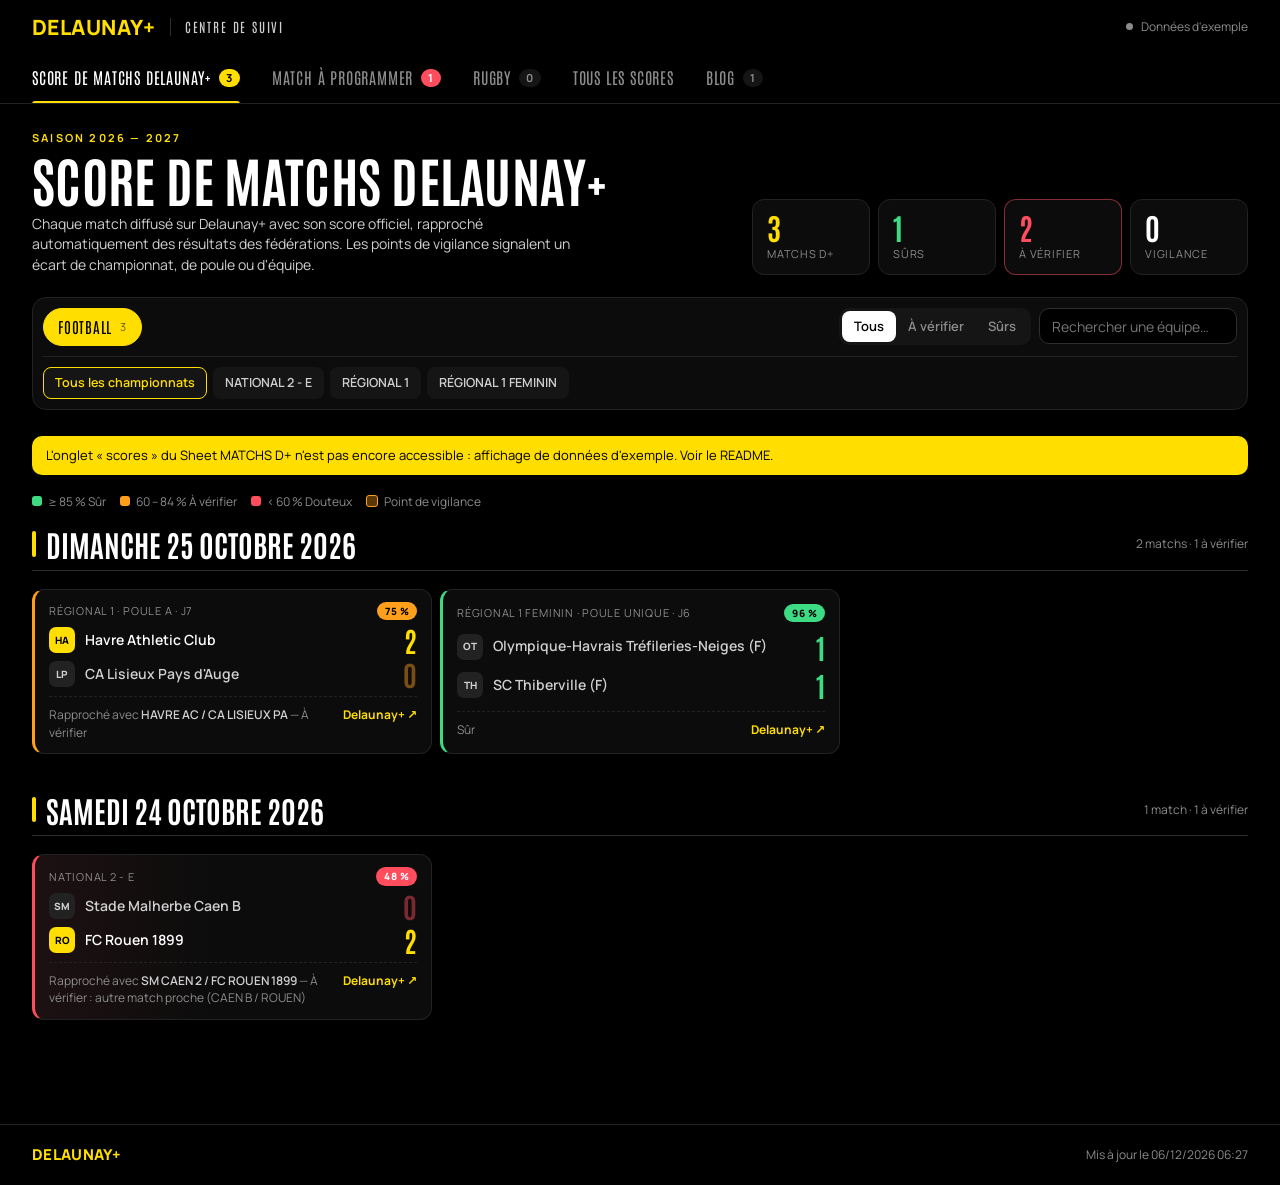
==== index.html @ bf6aac70 "Icône d'onglet Delaunay+ (favicon + icône iPhone) Co-Authored-By: Claude Opus 5.5 <noreply@anthropic" ====
<!doctype html>
<html lang="fr">
<head>
  <meta charset="utf-8">
  <meta name="viewport" content="width=device-width, initial-scale=1">
  <title>Résultats — Delaunay+</title>
  <link rel="icon" href="favicon.ico" sizes="any">
  <link rel="icon" type="image/png" href="img/favicon.png">
  <link rel="apple-touch-icon" href="img/apple-touch-icon.png">
  <meta name="description" content="Scores, matchs à programmer, résultats des championnats suivis et articles du blog Delaunay+">
  <meta name="theme-color" content="#000000">
  <link rel="preconnect" href="https://fonts.googleapis.com">
  <link rel="preconnect" href="https://fonts.gstatic.com" crossorigin>
  <link href="https://fonts.googleapis.com/css2?family=Antonio:wght@400;600;700&family=Manrope:wght@400;500;600;700;800&display=swap" rel="stylesheet">
  <link rel="stylesheet" href="style.css">
</head>
<body>
  <header class="top">
    <div class="wrap top__bar">
      <a class="brand" href="./" aria-label="Delaunay+ — accueil">DELAUNAY<span>+</span></a>
      <span class="top__tag">Centre de suivi</span>
      <span class="top__status" id="status" aria-live="polite"></span>
    </div>
    <nav class="wrap nav" role="tablist" aria-label="Sections">
      <button class="nav__item is-on" role="tab" data-view="dplus">Score de Matchs Delaunay+<small>0</small></button>
      <button class="nav__item" role="tab" data-view="avenir">Match à programmer<small>0</small></button>
      <button class="nav__item" role="tab" data-view="rugby">Rugby<small>0</small></button>
      <button class="nav__item" role="tab" data-view="all">Tous les scores</button>
      <button class="nav__item" role="tab" data-view="blog">Blog<small>0</small></button>
    </nav>
  </header>

  <main class="wrap main">
    <section class="intro">
      <div class="intro__text">
        <p class="intro__kicker">Saison 2026 — 2027</p>
        <h1 class="intro__title" id="heroTitle">Score de Matchs Delaunay+</h1>
        <p class="intro__desc" id="heroDesc"></p>
      </div>
      <div class="stats" id="stats"></div>
    </section>

    <section class="filters" aria-label="Filtres">
      <div class="filters__top">
        <div class="tabs" id="sportTabs" role="tablist" aria-label="Sports"></div>
        <div class="filters__tools">
          <div class="seg" role="group" aria-label="Filtre" id="seg"></div>
          <label class="search">
            <span class="sr-only">Rechercher une équipe</span>
            <input id="search" type="search" placeholder="Rechercher une équipe…" autocomplete="off">
          </label>
        </div>
      </div>
      <div class="chips" id="leagueChips" aria-label="Championnats"></div>
    </section>

    <div id="content" class="content">
      <div class="loading"><span></span><span></span><span></span></div>
    </div>
  </main>

  <footer class="foot">
    <div class="wrap foot__inner">
      <span class="brand brand--sm">DELAUNAY<span>+</span></span>
      <span id="updated">—</span>
    </div>
  </footer>

  <script src="config.js"></script>
  <script src="app.js"></script>
</body>
</html>
---- style.css ----
/* ============================================================
   Delaunay+ — Centre de suivi
   Charte : noir #000 / jaune #ffde00 / blanc #fff
   Typo : Arges (titres) & Area (texte). Si tu as les fichiers
   de police, dépose-les dans /fonts : ils prennent le relais
   automatiquement. Sinon : Antonio & Manrope (Google Fonts).
   ============================================================ */
@font-face { font-family: "Arges"; src: url("fonts/Arges-Normal.woff2") format("woff2"); font-display: swap; }
@font-face { font-family: "Area";  src: url("fonts/Area-Normal.woff2") format("woff2");  font-display: swap; }

:root {
  --black: #000;
  --yellow: #ffde00;
  --white: #fff;
  --ink-1: #0c0c0c;
  --ink-2: #151515;
  --ink-3: #222;
  --line: #2e2e2e;
  --mute: #8c8c8c;
  --soft: #cfcfcf;
  --ok: #3ddc84;
  --mid: #ff9f1c;
  --low: #ff4d5e;
  --display: "Arges", "Antonio", "Oswald", Impact, sans-serif;
  --text: "Area", "Manrope", system-ui, -apple-system, sans-serif;
  --r: 14px;
}

* { box-sizing: border-box; margin: 0; padding: 0; }
html { -webkit-text-size-adjust: 100%; }
body { background: var(--black); color: var(--white); font-family: var(--text); font-size: 15px; line-height: 1.45; -webkit-font-smoothing: antialiased; min-height: 100vh; overflow-x: hidden; }
button { font: inherit; color: inherit; background: none; border: 0; cursor: pointer; }
a { color: inherit; }
.sr-only { position: absolute; width: 1px; height: 1px; overflow: hidden; clip: rect(0 0 0 0); }
.wrap { width: 100%; max-width: 1680px; margin: 0 auto; padding: 0 16px; }
@media (min-width: 720px) { .wrap { padding: 0 32px; } }
:focus-visible { outline: 2px solid var(--yellow); outline-offset: 2px; }

/* ---------- En-tête + navigation ---------- */
.top { position: sticky; top: 0; z-index: 20; background: rgba(0,0,0,.9); backdrop-filter: blur(12px); border-bottom: 1px solid var(--ink-3); }
.top__bar { display: flex; align-items: center; gap: 14px; height: 54px; }
.brand { font-weight: 800; font-size: 21px; letter-spacing: .02em; color: var(--yellow); text-decoration: none; }
.brand--sm { font-size: 15px; }
.top__tag { font-family: var(--display); text-transform: uppercase; letter-spacing: .14em; font-size: 13px; color: var(--soft); padding-left: 14px; border-left: 1px solid var(--line); }
.top__status { margin-left: auto; font-size: 12px; color: var(--mute); display: flex; align-items: center; gap: 8px; white-space: nowrap; }
.top__status::before { content: ""; width: 7px; height: 7px; border-radius: 50%; background: var(--mute); }
.top__status.is-live::before { background: var(--yellow); animation: pulse 2s infinite; }
@keyframes pulse { 0% { box-shadow: 0 0 0 0 rgba(255,222,0,.6); } 70%, 100% { box-shadow: 0 0 0 8px rgba(255,222,0,0); } }

.nav { display: flex; gap: 4px; overflow-x: auto; scrollbar-width: none; }
.nav::-webkit-scrollbar { display: none; }
.nav__item { flex: none; position: relative; display: flex; align-items: center; gap: 8px; padding: 12px 14px 14px; font-family: var(--display); text-transform: uppercase; letter-spacing: .05em; font-size: 16px; color: var(--mute); white-space: nowrap; transition: color .15s; }
.nav__item:first-child { padding-left: 0; }
.nav__item:hover { color: var(--white); }
.nav__item::after { content: ""; position: absolute; left: 14px; right: 14px; bottom: -1px; height: 3px; border-radius: 3px 3px 0 0; background: transparent; }
.nav__item:first-child::after { left: 0; }
.nav__item.is-on { color: var(--white); }
.nav__item.is-on::after { background: var(--yellow); }
.nav__item small { font-family: var(--text); font-size: 11px; font-weight: 700; color: var(--mute); background: var(--ink-2); border-radius: 999px; padding: 1px 7px; }
.nav__item.is-on small { color: var(--black); background: var(--yellow); }
.nav__item.has-alert small { background: var(--low); color: var(--white); }

/* ---------- Intro de section ---------- */
.main { padding-top: 26px; padding-bottom: 64px; }
.intro { display: grid; gap: 18px; padding-bottom: 22px; }
@media (min-width: 960px) { .intro { grid-template-columns: 1fr auto; align-items: end; } }
.intro__kicker { font-size: 11px; font-weight: 700; text-transform: uppercase; letter-spacing: .2em; color: var(--yellow); margin-bottom: 6px; }
.intro__title { font-family: var(--display); font-weight: 700; text-transform: uppercase; line-height: 1; font-size: clamp(32px, 6vw, 54px); letter-spacing: .005em; }
.intro__desc { margin-top: 8px; font-size: 14px; color: var(--soft); max-width: 62ch; }

.stats { display: grid; grid-template-columns: repeat(auto-fit, minmax(96px, 1fr)); gap: 8px; min-width: 0; }
@media (min-width: 960px) { .stats { grid-auto-flow: column; grid-auto-columns: 118px; grid-template-columns: none; } }
.stat { background: var(--ink-1); border: 1px solid var(--ink-3); border-radius: 12px; padding: 12px 14px; }
.stat b { display: block; font-family: var(--display); font-size: 30px; line-height: 1; color: var(--white); }
.stat span { display: block; margin-top: 4px; font-size: 11px; color: var(--mute); text-transform: uppercase; letter-spacing: .07em; }
.stat--main b { color: var(--yellow); }
.stat--alert { border-color: rgba(255,77,94,.5); }
.stat--alert b { color: var(--low); }
.stat--warn b { color: var(--mid); }
.stat--ok b { color: var(--ok); }

/* ---------- Panneau de filtres ---------- */
.filters { background: var(--ink-1); border: 1px solid var(--ink-3); border-radius: var(--r); padding: 10px; margin-bottom: 26px; }
.filters__top { display: flex; flex-direction: column; gap: 10px; }
@media (min-width: 900px) { .filters__top { flex-direction: row; flex-wrap: wrap; align-items: center; justify-content: space-between; } .tabs { flex: 1 1 auto; } }
.tabs { display: flex; gap: 6px; overflow-x: auto; scrollbar-width: none; min-width: 0; }
.tabs::-webkit-scrollbar { display: none; }
.tabs:empty { display: none; }
.tab { flex: none; display: flex; align-items: center; gap: 8px; font-family: var(--display); text-transform: uppercase; letter-spacing: .05em; font-size: 15px; padding: 7px 14px; border-radius: 999px; color: var(--soft); border: 1px solid var(--line); transition: .15s; }
.tab:hover { color: var(--white); border-color: var(--mute); }
.tab small { font-family: var(--text); font-size: 11px; color: var(--mute); }
.tab.is-on { background: var(--yellow); color: var(--black); border-color: var(--yellow); }
.tab.is-on small { color: rgba(0,0,0,.6); }
.tab__alert { font-family: var(--text); font-size: 11px; font-weight: 800; min-width: 18px; height: 18px; padding: 0 5px; border-radius: 999px; background: var(--low); color: var(--white); display: inline-grid; place-items: center; }
.filters__tools { display: flex; gap: 8px; flex-wrap: wrap; }
.seg { display: flex; background: var(--ink-2); border-radius: 10px; padding: 3px; }
.seg__btn { font-size: 13px; font-weight: 600; padding: 6px 12px; border-radius: 8px; color: var(--mute); white-space: nowrap; }
.seg__btn.is-on { background: var(--white); color: var(--black); }
.search { flex: 1; min-width: 190px; }
.search input { width: 100%; height: 36px; padding: 0 12px; border-radius: 10px; border: 1px solid var(--line); background: var(--black); color: var(--white); font: inherit; font-size: 14px; outline: none; }
.search input:focus { border-color: var(--yellow); }
.chips { display: flex; flex-wrap: wrap; gap: 6px; margin-top: 10px; padding-top: 10px; border-top: 1px solid var(--ink-3); }
.chips:empty { display: none; }
.chip { font-size: 12.5px; font-weight: 600; padding: 6px 11px; border-radius: 8px; background: var(--ink-2); color: var(--soft); border: 1px solid transparent; transition: .15s; }
.chip:hover { color: var(--white); }
.chip.is-on { border-color: var(--yellow); color: var(--yellow); }

/* cases à cocher */
.check { position: relative; display: inline-flex; align-items: center; cursor: pointer; }
.check input { position: absolute; opacity: 0; width: 1px; height: 1px; }
.check span { display: inline-flex; align-items: center; gap: 8px; font-size: 13px; font-weight: 600; padding: 6px 12px; border-radius: 8px; color: var(--mute); white-space: nowrap; }
.check span::before { content: ""; width: 14px; height: 14px; border-radius: 4px; border: 1.5px solid var(--line); background: var(--ink-1); flex: none; }
.check input:checked + span { color: var(--white); }
.check input:checked + span::before { background: var(--yellow) url("data:image/svg+xml,%3Csvg xmlns='http://www.w3.org/2000/svg' viewBox='0 0 16 16'%3E%3Cpath d='M3.5 8.5l3 3 6-7' fill='none' stroke='%23000' stroke-width='2.4' stroke-linecap='round' stroke-linejoin='round'/%3E%3C/svg%3E") center/12px no-repeat; border-color: var(--yellow); }
.check input:focus-visible + span { outline: 2px solid var(--yellow); outline-offset: 2px; }

/* ---------- Sections de contenu ---------- */
.league { margin-bottom: 40px; }
.league__head { display: flex; align-items: center; gap: 12px; padding: 0 0 10px 14px; border-bottom: 1px solid var(--line); position: relative; }
.league__head::before { content: ""; position: absolute; left: 0; top: 3px; bottom: 13px; width: 4px; border-radius: 2px; background: var(--yellow); }
.league__name { font-family: var(--display); text-transform: uppercase; font-size: clamp(22px, 3.4vw, 30px); font-weight: 700; line-height: 1.05; }
.league__count { font-size: 12px; color: var(--mute); margin-left: auto; white-space: nowrap; }
.poule { margin-top: 18px; }
.poule__head { display: flex; align-items: center; gap: 10px; font-size: 12px; color: var(--mute); }
.poule__head b { font-family: var(--display); font-size: 15px; letter-spacing: .06em; text-transform: uppercase; color: var(--black); background: var(--yellow); padding: 2px 10px; border-radius: 6px; }
.poule__head::after { content: ""; flex: 1; height: 1px; background: var(--ink-3); }

.day { margin-top: 18px; }
.day__head { display: flex; align-items: center; gap: 10px; margin-bottom: 10px; flex-wrap: wrap; }
.day__badge { font-family: var(--display); font-size: 14px; letter-spacing: .04em; background: var(--white); color: var(--black); padding: 2px 9px; border-radius: 6px; }
.day__date { font-size: 12.5px; color: var(--soft); }
.day__count { margin-left: auto; font-size: 12px; color: var(--mute); white-space: nowrap; }
.day--next .day__badge { background: var(--yellow); }
.day--alert .day__badge { background: var(--low); color: var(--white); }
.dayhead { font-family: var(--display); text-transform: uppercase; font-size: 20px; letter-spacing: .02em; text-transform: capitalize; }

.grid { display: grid; grid-template-columns: 1fr; gap: 8px; }
@media (min-width: 720px) { .grid { grid-template-columns: repeat(auto-fill, minmax(330px, 1fr)); } }

/* ---------- Carte match ---------- */
.match { position: relative; min-width: 0; background: var(--ink-1); border: 1px solid var(--ink-3); border-left-width: 3px; border-radius: 12px; padding: 12px 14px; display: grid; grid-template-columns: minmax(0, 1fr) auto; gap: 6px 12px; align-items: center; transition: border-color .15s; scroll-margin-top: 130px; }
.match:hover { border-top-color: var(--line); border-right-color: var(--line); border-bottom-color: var(--line); }
.match:target { box-shadow: 0 0 0 2px var(--yellow); }
.match__meta { grid-column: 1 / -1; display: flex; justify-content: space-between; align-items: center; gap: 10px; font-size: 11px; color: var(--mute); text-transform: uppercase; letter-spacing: .07em; min-width: 0; }
.match__meta > span:first-child { overflow: hidden; text-overflow: ellipsis; white-space: nowrap; min-width: 0; }
.team { display: flex; align-items: center; gap: 10px; min-width: 0; font-weight: 600; font-size: 14px; color: var(--soft); }
.team__name { overflow: hidden; text-overflow: ellipsis; white-space: nowrap; }
.team__mono { flex: none; width: 26px; height: 26px; border-radius: 7px; background: var(--ink-3); color: var(--soft); display: grid; place-items: center; font-size: 10px; font-weight: 800; }
.team.is-win { color: var(--white); }
.team.is-win .team__mono { background: var(--yellow); color: var(--black); }
.team--bye { color: var(--mute); font-style: italic; font-weight: 500; }
.team--bye .team__mono { background: transparent; border: 1px dashed var(--line); color: var(--mute); }
.pts { font-family: var(--display); font-size: 28px; line-height: 1; font-weight: 700; color: var(--mute); text-align: right; min-width: 30px; }
.pts.is-win { color: var(--yellow); }
.pts--vs { font-size: 15px; letter-spacing: .04em; color: var(--soft); }
.match__foot { grid-column: 1 / -1; display: flex; justify-content: space-between; align-items: flex-start; gap: 10px; margin-top: 2px; padding-top: 9px; border-top: 1px dashed var(--ink-3); font-size: 12px; color: var(--mute); min-width: 0; }
.match__foot > span { min-width: 0; }
.match__foot b { color: var(--soft); font-weight: 600; }
.match__link { flex: none; color: var(--yellow); text-decoration: none; font-weight: 700; }
.match__link:hover { text-decoration: underline; }

/* pastilles d'état */
.pill { flex: none; font-family: var(--text); font-weight: 800; font-size: 10px; letter-spacing: .05em; padding: 2px 8px; border-radius: 999px; text-transform: uppercase; white-space: nowrap; }
.pill--ok, .pill--done { background: var(--ok); color: var(--black); }
.pill--mid, .pill--check { background: var(--mid); color: var(--black); }
.pill--low, .pill--todo { background: var(--low); color: var(--white); }
.pill--off { background: var(--ink-3); color: var(--soft); }
.pill--plain { background: transparent; color: var(--mute); border: 1px solid var(--line); }
.pill--upcoming { background: transparent; color: var(--yellow); border: 1px solid rgba(255,222,0,.5); }
.pill--fem { background: transparent; color: var(--soft); border: 1px solid var(--line); margin-left: 6px; }

/* liseré de gauche selon l'état */
.is-ok { border-left-color: var(--ok); }
.is-mid, .is-check { border-left-color: var(--mid); }
.is-low, .is-todo { border-left-color: var(--low); }
.is-done { border-left-color: var(--ok); }
.is-off { border-left-color: var(--line); }
.is-low { background: linear-gradient(90deg, rgba(255,77,94,.07), transparent 45%), var(--ink-1); }
.pts--ok { color: var(--ok); }
.pts--mid { color: var(--mid); }
.pts--low { color: var(--low); }
.pts.is-lose { opacity: .45; }

/* point de vigilance */
.vig { grid-column: 1 / -1; display: flex; gap: 8px; align-items: flex-start; font-size: 12px; line-height: 1.4; color: #ffc46b; background: rgba(255,159,28,.09); border: 1px solid rgba(255,159,28,.25); border-radius: 8px; padding: 7px 9px; }
.vig::before { content: "!"; flex: none; width: 16px; height: 16px; border-radius: 50%; background: var(--mid); color: var(--black); font-weight: 800; font-size: 11px; display: grid; place-items: center; margin-top: 1px; }
.vig ul { list-style: none; display: grid; gap: 2px; }

/* ---------- Légende, notices, alertes ---------- */
.legend { display: flex; flex-wrap: wrap; gap: 14px; margin-bottom: 18px; font-size: 12px; color: var(--mute); }
.legend__item { display: inline-flex; align-items: center; gap: 6px; }
.legend__item::before { content: ""; width: 10px; height: 10px; border-radius: 3px; }
.legend__item--ok::before { background: var(--ok); }
.legend__item--mid::before { background: var(--mid); }
.legend__item--low::before { background: var(--low); }
.legend__item--vig::before { background: rgba(255,159,28,.35); border: 1px solid var(--mid); }

.notice { font-size: 13px; color: var(--black); background: var(--yellow); padding: 10px 14px; border-radius: 10px; margin-bottom: 18px; }
.sync { font-size: 12px; color: var(--mute); margin: -6px 0 8px; }

.alert { display: flex; gap: 14px; align-items: flex-start; padding: 16px 18px; border-radius: var(--r); margin-bottom: 18px; border: 1px solid var(--ink-3); background: var(--ink-1); }
.alert b { display: block; font-family: var(--display); text-transform: uppercase; letter-spacing: .03em; font-size: 20px; line-height: 1.15; }
.alert p { font-size: 13px; color: var(--soft); margin-top: 4px; }
.alert__icon { flex: none; width: 34px; height: 34px; border-radius: 10px; display: grid; place-items: center; font-weight: 800; font-size: 18px; }
.alert__body { min-width: 0; flex: 1; }
.alert--todo { border-color: rgba(255,77,94,.5); background: linear-gradient(90deg, rgba(255,77,94,.12), transparent 70%), var(--ink-1); }
.alert--todo .alert__icon { background: var(--low); color: var(--white); }
.alert--ok { border-color: rgba(61,220,132,.4); }
.alert--ok .alert__icon { background: var(--ok); color: var(--black); }
.alert--rugby { border-color: rgba(255,222,0,.45); background: linear-gradient(90deg, rgba(255,222,0,.1), transparent 70%), var(--ink-1); }
.alert--rugby .alert__icon { background: var(--yellow); }
.alert--calm b { font-size: 16px; color: var(--soft); }
.alert__list { list-style: none; margin-top: 12px; display: grid; gap: 6px; grid-template-columns: repeat(auto-fill, minmax(min(100%, 520px), 1fr)); }
.alert__list li { display: grid; grid-template-columns: 78px 118px 1fr; gap: 4px 12px; align-items: baseline; font-size: 13px; padding: 8px 10px; border-radius: 8px; background: rgba(0,0,0,.35); border-left: 3px solid var(--low); }
.alert__list li.is-check { border-left-color: var(--mid); }
.alert__sport { font-size: 11px; text-transform: uppercase; letter-spacing: .08em; color: var(--mute); }
.alert__when { color: var(--soft); white-space: nowrap; }
.alert__teams { font-weight: 700; min-width: 0; }
.alert__league { grid-column: 3; font-size: 11px; color: var(--mute); }
.alert__more { font-size: 12px; color: var(--mute); }

.empty { padding: 60px 0; text-align: center; color: var(--mute); }
.empty b { display: block; font-family: var(--display); font-size: 26px; color: var(--white); text-transform: uppercase; margin-bottom: 6px; }
.loading { display: flex; gap: 6px; justify-content: center; padding: 80px 0; }
.loading span { width: 10px; height: 10px; border-radius: 50%; background: var(--yellow); animation: bounce 1s infinite ease-in-out; }
.loading span:nth-child(2) { animation-delay: .15s; }
.loading span:nth-child(3) { animation-delay: .3s; }
@keyframes bounce { 0%, 80%, 100% { transform: scale(.4); opacity: .4; } 40% { transform: scale(1); opacity: 1; } }

/* ---------- Pied de page ---------- */
.foot { border-top: 1px solid var(--ink-3); }
.foot__inner { display: flex; justify-content: space-between; align-items: center; height: 60px; font-size: 12px; color: var(--mute); }

.is-rugby .tabs { display: none; }

/* ---------- Blog ---------- */
:root {
  --s-football: #5aa9ff; --s-basket: #c58bff; --s-handball: #2fd3c6; --s-hockey: #bfe3ff; --s-rugby: #ff7ac6;
  --s-volley: #f2c94c; --s-tt: #9aa5ff; --s-footus: #d6a66b; --s-autre: #8c8c8c;
}
.dot { flex: none; display: inline-block; width: 9px; height: 9px; border-radius: 50%; background: var(--s-autre); }
.dot--football { background: var(--s-football); } .dot--basket { background: var(--s-basket); } .dot--handball { background: var(--s-handball); }
.dot--hockey { background: var(--s-hockey); } .dot--rugby { background: var(--s-rugby); } .dot--volley { background: var(--s-volley); }
.dot--tt { background: var(--s-tt); } .dot--footus { background: var(--s-footus); }
.tab.is-on .dot { box-shadow: 0 0 0 2px rgba(0,0,0,.35); }

.posts { display: grid; grid-template-columns: 1fr; gap: 12px; margin-top: 18px; align-items: start; }
@media (min-width: 1100px) { .posts { grid-template-columns: repeat(2, minmax(0, 1fr)); } }
.post { position: relative; min-width: 0; background: var(--ink-1); border: 1px solid var(--ink-3); border-left-width: 4px; border-left-color: var(--line); border-radius: 12px; padding: 16px 18px; display: flex; flex-direction: column; gap: 10px; scroll-margin-top: 130px; transition: border-color .15s, opacity .15s; }
.post.is-todo { border-left-color: var(--yellow); }
.post.is-low { opacity: .62; background: var(--ink-1); }
.post.is-low:hover { opacity: 1; }
.post.is-pending { opacity: .7; }
.post:target { box-shadow: 0 0 0 2px var(--yellow); }
.post__meta { display: flex; align-items: center; gap: 10px; flex-wrap: wrap; font-size: 12px; color: var(--mute); }
.post__meta .pill { margin-left: auto; }
.sport { display: inline-flex; align-items: center; gap: 7px; font-family: var(--display); text-transform: uppercase; letter-spacing: .06em; font-size: 13px; padding: 3px 10px 3px 8px; border-radius: 999px; background: var(--ink-2); border: 1px solid var(--line); color: var(--white); }
.sport--football { border-color: rgba(90,169,255,.45); } .sport--basket { border-color: rgba(197,139,255,.45); } .sport--handball { border-color: rgba(47,211,198,.45); }
.sport--hockey { border-color: rgba(191,227,255,.45); } .sport--rugby { border-color: rgba(255,122,198,.45); } .sport--volley { border-color: rgba(242,201,76,.45); }
.sport--tt { border-color: rgba(154,165,255,.45); } .sport--footus { border-color: rgba(214,166,107,.45); }
.post__info { min-width: 0; overflow: hidden; text-overflow: ellipsis; white-space: nowrap; }
.post__photo { margin: 0; position: relative; border-radius: 8px; overflow: hidden; background: var(--ink-2); aspect-ratio: 16 / 9; }
.post__photo img { width: 100%; height: 100%; object-fit: cover; display: block; }
.post__photo figcaption { position: absolute; right: 8px; bottom: 6px; font-size: 10px; color: var(--soft); background: rgba(0,0,0,.6); padding: 1px 6px; border-radius: 4px; }
.post__title { font-family: var(--display); font-weight: 700; text-transform: uppercase; font-size: clamp(20px, 2.2vw, 24px); line-height: 1.12; letter-spacing: .005em; }
.post__chapo { font-size: 14.5px; font-weight: 600; color: var(--soft); }
.post__more { border-top: 1px dashed var(--ink-3); padding-top: 10px; }
.post__more summary { cursor: pointer; list-style: none; display: inline-flex; align-items: center; gap: 8px; font-size: 13px; font-weight: 700; color: var(--yellow); }
.post__more summary::-webkit-details-marker { display: none; }
.post__more summary::before { content: "▸"; transition: transform .15s; }
.post__more[open] summary::before { transform: rotate(90deg); }
.post__more summary span { font-weight: 500; color: var(--mute); }
.post__body { margin-top: 10px; display: grid; gap: 10px; font-size: 14.5px; line-height: 1.6; color: var(--white); max-width: 75ch; }
.post__src { margin-top: 12px; font-size: 12.5px; color: var(--mute); }
.post__src b { display: block; font-size: 11px; text-transform: uppercase; letter-spacing: .08em; margin-bottom: 4px; }
.post__src ul { list-style: none; display: flex; flex-wrap: wrap; gap: 6px; }
.post__src a { display: inline-block; padding: 3px 9px; border-radius: 6px; background: var(--ink-2); color: var(--soft); text-decoration: none; }
.post__src a:hover { color: var(--yellow); }
.post__actions { display: flex; align-items: center; gap: 10px; flex-wrap: wrap; margin-top: auto; padding-top: 10px; border-top: 1px solid var(--ink-3); }
.votes { display: flex; gap: 6px; flex-wrap: wrap; }
.vote { display: inline-flex; align-items: center; gap: 6px; font-size: 13px; font-weight: 700; padding: 7px 12px; border-radius: 9px; border: 1.5px solid; background: transparent; transition: background .15s, color .15s; }
.vote span { font-size: 14px; line-height: 1; }
.vote--ok { color: var(--ok); border-color: rgba(61,220,132,.55); }
.vote--mid { color: var(--mid); border-color: rgba(255,159,28,.55); }
.vote--low { color: var(--low); border-color: rgba(255,77,94,.55); }
.vote--ok:hover, .vote--ok.is-on { background: var(--ok); color: var(--black); border-color: var(--ok); }
.vote--mid:hover, .vote--mid.is-on { background: var(--mid); color: var(--black); border-color: var(--mid); }
.vote--low:hover, .vote--low.is-on { background: var(--low); color: var(--white); border-color: var(--low); }
.vote:disabled { cursor: wait; opacity: .6; }
.post__copy { margin-left: auto; font-size: 12.5px; font-weight: 600; color: var(--mute); padding: 6px 10px; border-radius: 8px; border: 1px solid var(--line); }
.post__copy:hover { color: var(--white); border-color: var(--mute); }
.post__relu { font-size: 11.5px; color: var(--mute); margin-top: -4px; }
.post .pill--todo { background: var(--yellow); color: var(--black); }
.legend__item--todo::before { background: var(--yellow); }
.notice code { background: rgba(0,0,0,.12); padding: 0 4px; border-radius: 4px; }
.notice--error { background: var(--low); color: var(--white); }
/* Encadré « Comment ça fonctionne » (lueur jaune animée) */
.howto { position: relative; margin-bottom: 22px; border-radius: var(--r); background: var(--ink-1); border: 1px solid rgba(255,222,0,.55); animation: lueur 3.2s ease-in-out infinite; }
.howto::before { content: ""; position: absolute; inset: -1px; border-radius: inherit; pointer-events: none; background: radial-gradient(120% 140% at 0% 0%, rgba(255,222,0,.16), transparent 55%); }
@keyframes lueur {
  0%, 100% { box-shadow: 0 0 0 0 rgba(255,222,0,0), 0 0 18px 0 rgba(255,222,0,.18); }
  50% { box-shadow: 0 0 0 1px rgba(255,222,0,.25), 0 0 34px 4px rgba(255,222,0,.32); }
}
.howto[open] { animation: none; box-shadow: 0 0 26px 2px rgba(255,222,0,.18); }
.howto__btn { position: relative; list-style: none; cursor: pointer; display: flex; align-items: center; gap: 14px; padding: 14px 18px; }
.howto__btn::-webkit-details-marker { display: none; }
.howto__ico { flex: none; width: 34px; height: 34px; border-radius: 50%; display: grid; place-items: center; background: var(--yellow); color: var(--black); font-weight: 800; font-size: 18px; box-shadow: 0 0 16px rgba(255,222,0,.6); }
.howto__txt { display: flex; flex-direction: column; min-width: 0; }
.howto__txt b { font-family: var(--display); text-transform: uppercase; letter-spacing: .04em; font-size: 20px; line-height: 1.1; color: var(--yellow); }
.howto__txt small { font-size: 12.5px; color: var(--soft); }
.howto__chev { margin-left: auto; color: var(--yellow); font-size: 18px; transition: transform .2s; }
.howto[open] .howto__chev { transform: rotate(180deg); }
.howto__body { position: relative; padding: 4px 18px 18px; border-top: 1px dashed rgba(255,222,0,.25); }
.howto__steps { list-style: none; display: grid; gap: 10px; margin-top: 14px; grid-template-columns: 1fr; }
@media (min-width: 900px) { .howto__steps { grid-template-columns: repeat(5, minmax(0, 1fr)); } }
.howto__step { display: flex; gap: 10px; align-items: flex-start; background: var(--ink-2); border: 1px solid var(--ink-3); border-radius: 10px; padding: 12px; min-width: 0; }
.howto__num { flex: none; width: 24px; height: 24px; border-radius: 50%; display: grid; place-items: center; font-weight: 800; font-size: 12px; background: var(--white); color: var(--black); }
.howto__step:last-child .howto__num { background: var(--yellow); }
.howto__step b { display: block; font-family: var(--display); text-transform: uppercase; letter-spacing: .04em; font-size: 15px; line-height: 1.15; }
.howto__step em { display: block; font-style: normal; font-size: 11px; color: var(--yellow); text-transform: uppercase; letter-spacing: .06em; margin: 2px 0 6px; }
.howto__step p { font-size: 13px; line-height: 1.45; color: var(--soft); }
.howto__rules { margin-top: 14px; display: grid; gap: 6px; font-size: 13px; color: var(--soft); }
.howto__rules b { color: var(--white); }
.howto__rules code { font-family: inherit; font-size: 12.5px; color: var(--yellow); background: rgba(255,222,0,.08); padding: 1px 6px; border-radius: 5px; }

.toast { position: fixed; left: 50%; bottom: 24px; transform: translate(-50%, 20px); z-index: 50; max-width: min(92vw, 520px); background: var(--white); color: var(--black); font-size: 13.5px; font-weight: 600; padding: 10px 16px; border-radius: 10px; box-shadow: 0 10px 30px rgba(0,0,0,.5); opacity: 0; pointer-events: none; transition: opacity .2s, transform .2s; }
.toast.is-on { opacity: 1; transform: translate(-50%, 0); }
.toast--err { background: var(--low); color: var(--white); }
@media (max-width: 640px) {
  .post { padding: 14px; }
  .post__copy { margin-left: 0; }
  .vote { padding: 7px 10px; }
}

@media (prefers-reduced-motion: reduce) { * { animation: none !important; transition: none !important; } }
@media (max-width: 640px) {
  .top__tag { display: none; }
  .nav__item { font-size: 15px; padding: 10px 10px 12px; }
  .nav__item::after { left: 10px; right: 10px; }
  .alert { padding: 14px; }
  .alert b { font-size: 17px; }
  .alert__list li { grid-template-columns: 1fr; }
  .alert__league { grid-column: 1; }
  .day__count { margin-left: 0; width: 100%; }
  .stats { grid-template-columns: repeat(2, 1fr); }
  .stat { padding: 10px 12px; }
  .stat b { font-size: 26px; }
  .stat span { font-size: 10px; letter-spacing: .04em; }
}

/* ---------- Grands écrans (27", 34" ultra-larges…) : tout grandit proportionnellement ---------- */
@media (min-width: 1900px) { body { zoom: 1.15; } }
@media (min-width: 2300px) { body { zoom: 1.3; } }
@media (min-width: 2800px) { body { zoom: 1.5; } }
@media (min-width: 3300px) { body { zoom: 1.7; } }

/* Alerte « source unique » */
.post__warn { display: flex; gap: 8px; align-items: flex-start; margin: 12px 0 2px; padding: 8px 11px; border-radius: 9px; font-size: 12.5px; line-height: 1.4; color: #ffd7a3; background: rgba(255,159,28,.1); border: 1px solid rgba(255,159,28,.45); }
.post__warn > span:first-child { color: var(--mid); font-size: 14px; line-height: 1.2; }
.post__warn b { color: var(--mid); }
.legend__item--uniq::before { background: rgba(255,159,28,.15); border: 1px dashed var(--mid); }
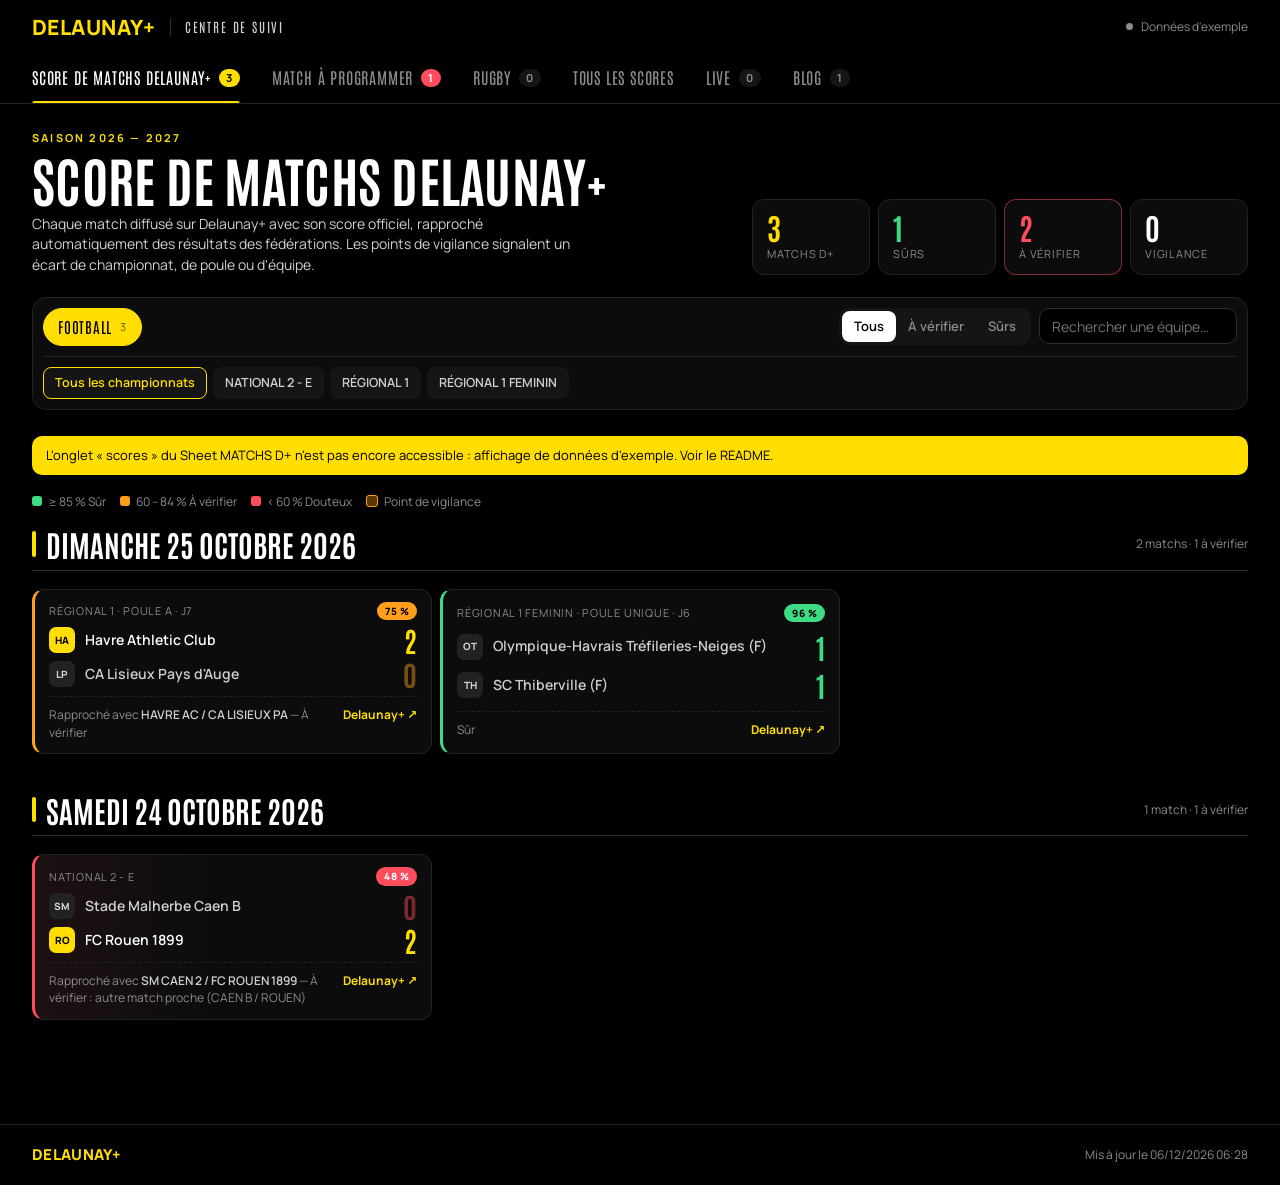
==== commit d3f53ffa: "Ajoute l'onglet Live : fil des matchs suivis en direct (Highlightly via n8n) Co-Authored-By: Claude " ====
--- a/index.html
+++ b/index.html
@@ -3,11 +3,11 @@
 <head>
   <meta charset="utf-8">
   <meta name="viewport" content="width=device-width, initial-scale=1">
-  <title>Résultats — Delaunay+</title>
+  <title>Centre de suivi - Delaunay+</title>
   <link rel="icon" href="favicon.ico" sizes="any">
   <link rel="icon" type="image/png" href="img/favicon.png">
   <link rel="apple-touch-icon" href="img/apple-touch-icon.png">
-  <meta name="description" content="Scores, matchs à programmer, résultats des championnats suivis et articles du blog Delaunay+">
+  <meta name="description" content="Scores, matchs à programmer, résultats des championnats suivis, live des matchs et articles du blog Delaunay+">
   <meta name="theme-color" content="#000000">
   <link rel="preconnect" href="https://fonts.googleapis.com">
   <link rel="preconnect" href="https://fonts.gstatic.com" crossorigin>
@@ -26,6 +26,7 @@
       <button class="nav__item" role="tab" data-view="avenir">Match à programmer<small>0</small></button>
       <button class="nav__item" role="tab" data-view="rugby">Rugby<small>0</small></button>
       <button class="nav__item" role="tab" data-view="all">Tous les scores</button>
+      <button class="nav__item" role="tab" data-view="live">Live<small>0</small></button>
       <button class="nav__item" role="tab" data-view="blog">Blog<small>0</small></button>
     </nav>
   </header>
--- a/style.css
+++ b/style.css
@@ -359,3 +359,43 @@
 .post__warn > span:first-child { color: var(--mid); font-size: 14px; line-height: 1.2; }
 .post__warn b { color: var(--mid); }
 .legend__item--uniq::before { background: rgba(255,159,28,.15); border: 1px dashed var(--mid); }
+
+/* ---------- Live ---------- */
+.is-liveview .filters { display: none; }
+.nav__item.has-live small { background: var(--low); color: var(--white); animation: pulse-red 2s infinite; }
+@keyframes pulse-red { 0% { box-shadow: 0 0 0 0 rgba(255,77,94,.6); } 70%, 100% { box-shadow: 0 0 0 7px rgba(255,77,94,0); } }
+.pill--live { background: var(--low); color: var(--white); }
+.live { max-width: 980px; }
+.live .league__count { white-space: normal; text-align: right; }
+.board { display: grid; grid-template-columns: minmax(0, 1fr) auto minmax(0, 1fr); align-items: center; gap: 12px; margin-top: 14px; padding: 18px; background: var(--ink-1); border: 1px solid var(--ink-3); border-radius: var(--r); }
+.board.is-live { border-color: rgba(255,77,94,.55); background: linear-gradient(180deg, rgba(255,77,94,.08), transparent 70%), var(--ink-1); }
+.board__team { min-width: 0; }
+.board__team .team { font-size: 16px; color: var(--white); }
+.board__team--away .team { flex-direction: row-reverse; text-align: right; }
+.board__mid { display: grid; justify-items: center; gap: 8px; }
+.board__score { display: flex; align-items: center; gap: 10px; font-family: var(--display); font-weight: 700; line-height: 1; }
+.board__score b { font-size: clamp(36px, 7vw, 54px); color: var(--soft); }
+.board__score b.is-win { color: var(--yellow); }
+.board__score i { font-style: normal; font-size: 28px; color: var(--mute); }
+.board__vs { font-size: 26px; color: var(--mute); letter-spacing: .06em; }
+.board__state { display: flex; flex-wrap: wrap; justify-content: center; align-items: center; gap: 6px 8px; font-size: 12px; color: var(--mute); text-transform: uppercase; letter-spacing: .06em; }
+.board__min { font-family: var(--display); font-size: 18px; color: var(--white); letter-spacing: 0; }
+@media (max-width: 560px) {
+  .board { grid-template-columns: 1fr; text-align: center; }
+  .board__team .team, .board__team--away .team { justify-content: center; flex-direction: row; text-align: center; }
+  .board__mid { order: 0; }
+}
+.feed { list-style: none; margin-top: 12px; display: grid; gap: 6px; }
+.feed__item { display: grid; grid-template-columns: 54px minmax(0, 1fr); gap: 12px; align-items: baseline; padding: 10px 14px; background: var(--ink-1); border: 1px solid var(--ink-3); border-left: 3px solid var(--line); border-radius: 10px; font-size: 14px; }
+.feed__min { font-family: var(--display); font-size: 18px; color: var(--yellow); }
+.feed__txt { min-width: 0; color: var(--soft); }
+.feed__item--goal { border-left-color: var(--yellow); }
+.feed__item--goal .feed__txt { color: var(--white); font-weight: 700; }
+.feed__item--red { border-left-color: var(--low); }
+.feed__item--yellow { border-left-color: #f2c94c; }
+.feed__item--var { border-left-color: var(--mid); }
+.feed__item--state { background: transparent; border-style: dashed; border-left-style: solid; border-left-color: var(--mute); }
+.feed__item--state .feed__txt { color: var(--white); font-weight: 600; }
+.feed__item.is-off .feed__txt { text-decoration: line-through; color: var(--mute); font-weight: 500; }
+.feed__item.is-off .feed__txt .pill { text-decoration: none; }
+.feed__empty, .feed__maj { margin-top: 12px; font-size: 12px; color: var(--mute); }
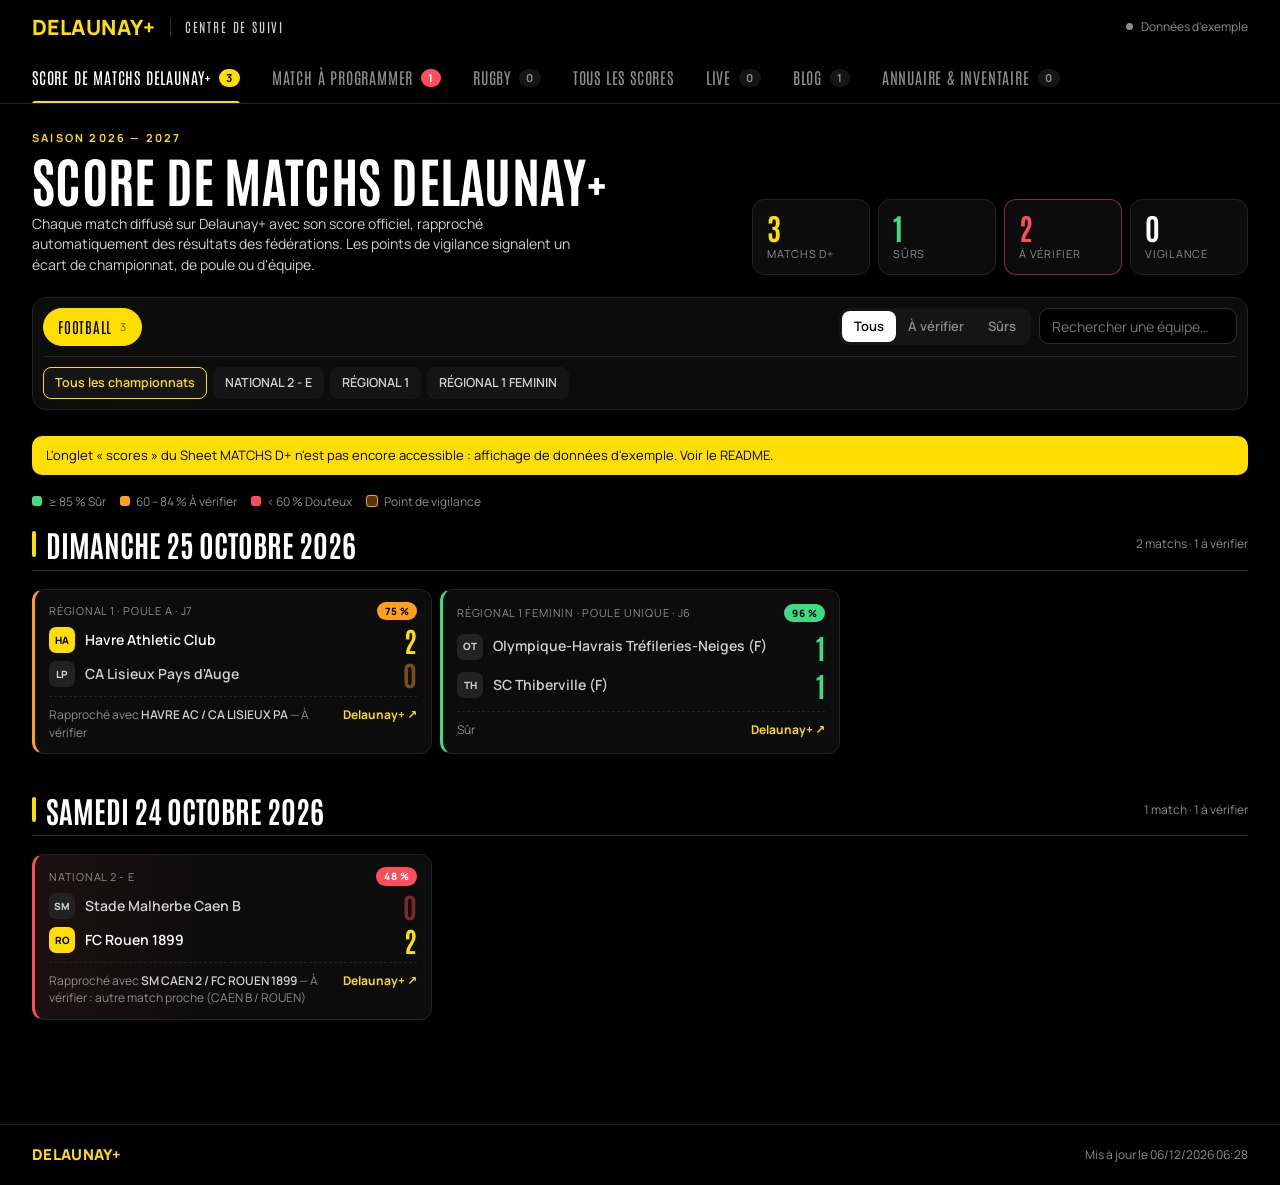
==== commit 14a08a77: "Mot de passe (vérifié par Apps Script) + onglet Annuaire & inventaire Co-Authored-By: Claude Opus 5." ====
--- a/index.html
+++ b/index.html
@@ -15,11 +15,26 @@
   <link rel="stylesheet" href="style.css">
 </head>
 <body>
+  <div class="gate" id="gate" hidden>
+    <form class="gate__box" id="gateForm" autocomplete="on">
+      <p class="brand">DELAUNAY<span>+</span></p>
+      <h1 class="gate__title">Centre de suivi</h1>
+      <p class="gate__txt">Accès réservé à l'équipe Delaunay+.</p>
+      <input type="text" name="username" value="equipe" autocomplete="username" hidden>
+      <label class="gate__field">
+        <span class="sr-only">Mot de passe</span>
+        <input id="gatePwd" type="password" placeholder="Mot de passe" autocomplete="current-password" required>
+      </label>
+      <button class="gate__btn" type="submit" id="gateBtn">Entrer</button>
+      <p class="gate__err" id="gateErr" role="alert"></p>
+    </form>
+  </div>
   <header class="top">
     <div class="wrap top__bar">
       <a class="brand" href="./" aria-label="Delaunay+ — accueil">DELAUNAY<span>+</span></a>
       <span class="top__tag">Centre de suivi</span>
       <span class="top__status" id="status" aria-live="polite"></span>
+      <button class="top__logout" id="logout" type="button" hidden title="Se déconnecter de cet appareil">Déconnexion</button>
     </div>
     <nav class="wrap nav" role="tablist" aria-label="Sections">
       <button class="nav__item is-on" role="tab" data-view="dplus">Score de Matchs Delaunay+<small>0</small></button>
@@ -28,6 +43,7 @@
       <button class="nav__item" role="tab" data-view="all">Tous les scores</button>
       <button class="nav__item" role="tab" data-view="live">Live<small>0</small></button>
       <button class="nav__item" role="tab" data-view="blog">Blog<small>0</small></button>
+      <button class="nav__item" role="tab" data-view="annuaire">Annuaire &amp; inventaire<small>0</small></button>
     </nav>
   </header>
 
--- a/style.css
+++ b/style.css
@@ -399,3 +399,52 @@
 .feed__item.is-off .feed__txt { text-decoration: line-through; color: var(--mute); font-weight: 500; }
 .feed__item.is-off .feed__txt .pill { text-decoration: none; }
 .feed__empty, .feed__maj { margin-top: 12px; font-size: 12px; color: var(--mute); }
+
+/* ---------- Écran de connexion ---------- */
+body.is-locked > :not(.gate):not(script) { display: none !important; }
+.gate { position: fixed; inset: 0; z-index: 100; display: grid; place-items: center; padding: 20px; background: radial-gradient(circle at 50% 30%, #1a1700 0, var(--black) 60%); }
+.gate[hidden] { display: none; }
+.gate__box { width: min(100%, 360px); display: grid; gap: 14px; text-align: center; }
+.gate__box .brand { font-size: 26px; justify-self: center; }
+.gate__title { font-family: var(--display); text-transform: uppercase; font-size: 40px; line-height: 1; }
+.gate__txt { color: var(--soft); font-size: 14px; margin-top: -6px; }
+.gate__field input { width: 100%; height: 48px; padding: 0 16px; border-radius: 12px; border: 1px solid var(--line); background: var(--ink-1); color: var(--white); font: inherit; font-size: 16px; outline: none; text-align: center; }
+.gate__field input:focus { border-color: var(--yellow); }
+.gate__btn { height: 48px; border-radius: 12px; background: var(--yellow); color: var(--black); font-family: var(--display); text-transform: uppercase; letter-spacing: .06em; font-size: 18px; }
+.gate__btn:disabled { opacity: .6; cursor: wait; }
+.gate__err { min-height: 1.4em; color: var(--low); font-size: 13.5px; font-weight: 600; }
+.top__logout { margin-left: 12px; font-size: 12px; font-weight: 600; color: var(--mute); border: 1px solid var(--line); border-radius: 8px; padding: 4px 10px; white-space: nowrap; }
+.top__logout:hover { color: var(--white); border-color: var(--mute); }
+.top__logout[hidden] { display: none; }
+
+/* ---------- Annuaire & inventaire ---------- */
+.annus { display: grid; grid-template-columns: 1fr; gap: 10px; margin-top: 14px; }
+@media (min-width: 1100px) { .annus { grid-template-columns: repeat(2, minmax(0, 1fr)); } }
+@media (min-width: 1700px) { .annus { grid-template-columns: repeat(3, minmax(0, 1fr)); } }
+.annu { background: var(--ink-1); border: 1px solid var(--ink-3); border-left: 3px solid var(--line); border-radius: 12px; padding: 14px 16px; min-width: 0; }
+.annu--veo { border-left-color: var(--yellow); }
+.annu--ipad { border-left-color: var(--soft); }
+.annu__head { display: flex; align-items: center; gap: 8px; flex-wrap: wrap; margin-bottom: 12px; }
+.annu__club { font-family: var(--display); text-transform: uppercase; font-size: 20px; line-height: 1.1; margin-right: auto; }
+.annu__edit { font-size: 12px; color: var(--mute); text-decoration: none; white-space: nowrap; }
+.annu__edit:hover { color: var(--yellow); }
+.annu__body { display: grid; gap: 14px; }
+@media (min-width: 640px) { .annu__body { grid-template-columns: minmax(0, 1fr) minmax(0, 1.25fr); } }
+.annu__inv { display: grid; gap: 6px; align-content: start; font-size: 13px; }
+.annu__inv div { display: grid; grid-template-columns: 96px minmax(0, 1fr); gap: 8px; }
+.annu__inv dt { color: var(--mute); font-size: 11px; text-transform: uppercase; letter-spacing: .05em; padding-top: 2px; }
+.annu__inv dd { overflow-wrap: anywhere; }
+.annu__mono { font-size: 12px; color: var(--soft); }
+.secret { font-size: 12.5px; padding: 1px 8px; border-radius: 6px; background: var(--ink-3); color: var(--soft); letter-spacing: .08em; }
+.secret.is-shown { letter-spacing: 0; color: var(--yellow); font-family: ui-monospace, Menlo, monospace; }
+.annu__contacts { list-style: none; display: grid; gap: 8px; align-content: start; }
+.annu__who { display: grid; gap: 1px; padding: 8px 10px; background: var(--ink-2); border-radius: 8px; min-width: 0; }
+.annu__role { font-size: 10.5px; color: var(--yellow); text-transform: uppercase; letter-spacing: .06em; font-weight: 700; }
+.annu__name { font-size: 14px; }
+.annu__links { display: flex; flex-wrap: wrap; gap: 4px 12px; font-size: 13px; }
+.annu__tel { color: var(--white); font-weight: 700; text-decoration: none; white-space: nowrap; }
+.annu__tel::before { content: "☎ "; color: var(--mute); font-weight: 400; }
+.annu__mail { color: var(--soft); text-decoration: none; overflow-wrap: anywhere; }
+.annu__tel:hover, .annu__mail:hover { color: var(--yellow); }
+.annu__none { font-size: 13px; color: var(--mute); font-style: italic; padding: 8px 0; }
+.notice .link { text-decoration: underline; font-weight: 700; }
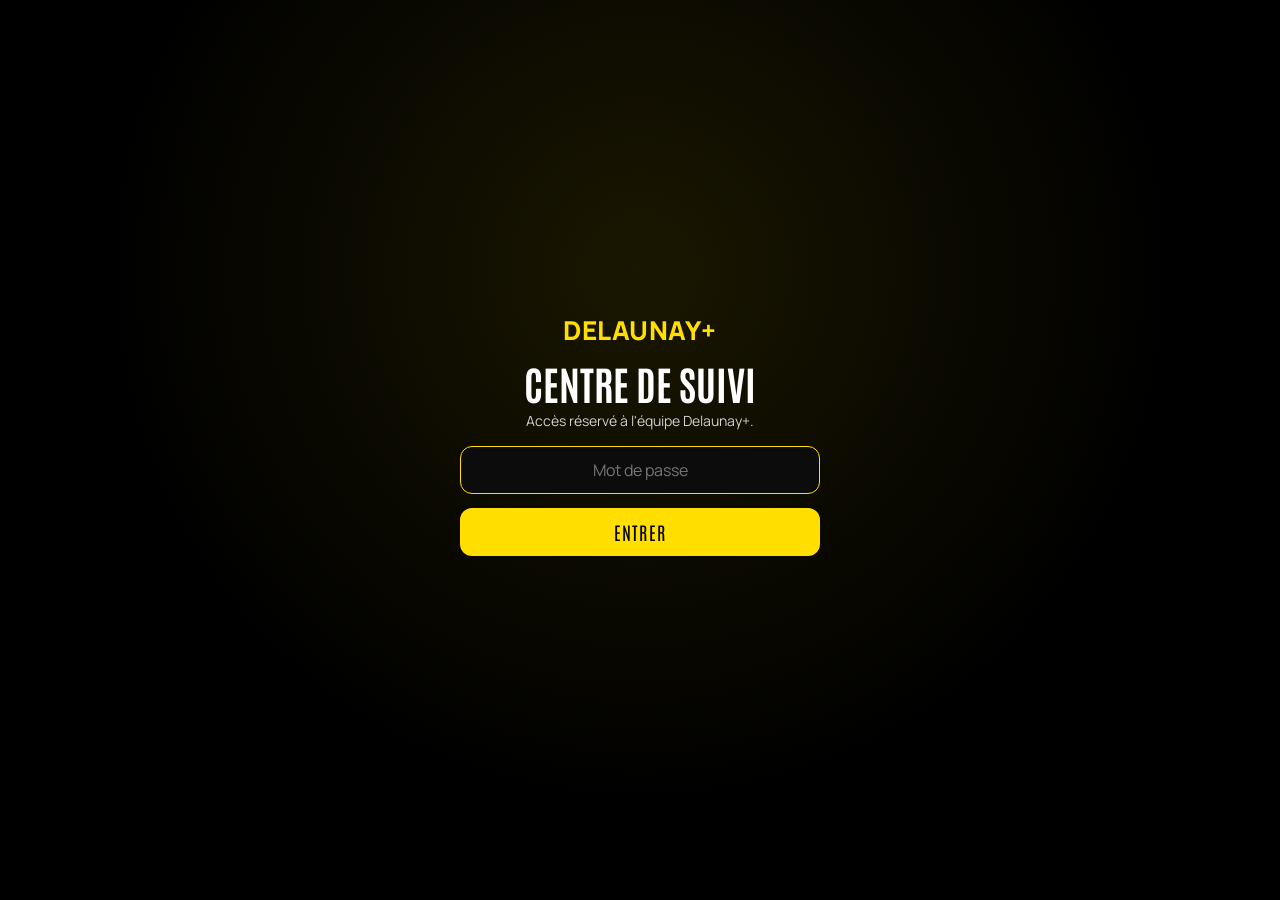
==== commit d3e56089: "Nouvelle section « Flux vidéo » : suivi des flux YouTube des clubs Onglet FLUX LIVE rempli toutes le" ====
--- a/index.html
+++ b/index.html
@@ -7,7 +7,7 @@
   <link rel="icon" href="favicon.ico" sizes="any">
   <link rel="icon" type="image/png" href="img/favicon.png">
   <link rel="apple-touch-icon" href="img/apple-touch-icon.png">
-  <meta name="description" content="Scores, matchs à programmer, résultats des championnats suivis, live des matchs et articles du blog Delaunay+">
+  <meta name="description" content="Scores, matchs à programmer, résultats des championnats suivis, live des matchs, flux vidéo YouTube et articles du blog Delaunay+">
   <meta name="theme-color" content="#000000">
   <link rel="preconnect" href="https://fonts.googleapis.com">
   <link rel="preconnect" href="https://fonts.gstatic.com" crossorigin>
@@ -42,6 +42,7 @@
       <button class="nav__item" role="tab" data-view="rugby">Rugby<small>0</small></button>
       <button class="nav__item" role="tab" data-view="all">Tous les scores</button>
       <button class="nav__item" role="tab" data-view="live">Live<small>0</small></button>
+      <button class="nav__item" role="tab" data-view="flux">Flux vidéo<small>0</small></button>
       <button class="nav__item" role="tab" data-view="blog">Blog<small>0</small></button>
       <button class="nav__item" role="tab" data-view="annuaire">Annuaire &amp; inventaire<small>0</small></button>
     </nav>
--- a/style.css
+++ b/style.css
@@ -448,3 +448,32 @@
 .annu__tel:hover, .annu__mail:hover { color: var(--yellow); }
 .annu__none { font-size: 13px; color: var(--mute); font-style: italic; padding: 8px 0; }
 .notice .link { text-decoration: underline; font-weight: 700; }
+
+/* ---------- Flux vidéo ---------- */
+.fluxes { display: grid; grid-template-columns: 1fr; gap: 10px; margin-top: 14px; }
+@media (min-width: 900px) { .fluxes { grid-template-columns: repeat(2, minmax(0, 1fr)); } }
+@media (min-width: 1500px) { .fluxes { grid-template-columns: repeat(3, minmax(0, 1fr)); } }
+.fcard { background: var(--ink-1); border: 1px solid var(--ink-3); border-left: 3px solid var(--line); border-radius: 12px; padding: 14px 16px; min-width: 0; display: grid; gap: 10px; align-content: start; }
+.fcard--low { border-left-color: var(--low); background: linear-gradient(90deg, rgba(255,77,94,.08), transparent 60%), var(--ink-1); }
+.fcard--mid { border-left-color: var(--mid); }
+.fcard--ok { border-left-color: var(--ok); }
+.fcard--wait { border-left-color: var(--yellow); }
+.fcard--off { opacity: .78; }
+.fcard__head { display: flex; align-items: center; gap: 10px; }
+.fcard__dot { flex: none; width: 10px; height: 10px; border-radius: 50%; background: var(--line); }
+.fcard--low .fcard__dot { background: var(--low); animation: pulse-red 2s infinite; }
+.fcard--mid .fcard__dot { background: var(--mid); }
+.fcard--ok .fcard__dot { background: var(--ok); box-shadow: 0 0 0 3px rgba(61,220,132,.18); }
+.fcard--wait .fcard__dot { background: var(--yellow); }
+.fcard__match { font-family: var(--display); text-transform: uppercase; font-size: 19px; line-height: 1.1; margin-right: auto; min-width: 0; }
+.fcard__match i { font-style: normal; color: var(--mute); }
+.fcard__meta { font-size: 12px; color: var(--mute); margin-top: -4px; }
+.fcard__inv { grid-template-columns: repeat(2, minmax(0, 1fr)); column-gap: 14px; }
+.fcard__inv div { grid-template-columns: 84px minmax(0, 1fr); }
+.fcard__links { display: flex; flex-wrap: wrap; gap: 4px 14px; font-size: 13px; }
+.fcard__links a { color: var(--soft); text-decoration: none; }
+.fcard__links a:hover { color: var(--yellow); }
+.q { font-weight: 700; }
+.q--ok { color: var(--ok); } .q--mid { color: var(--mid); } .q--low { color: var(--low); } .q--off { color: var(--mute); }
+.txt-low { color: var(--low); }
+@media (max-width: 560px) { .fcard__inv { grid-template-columns: 1fr; } }
